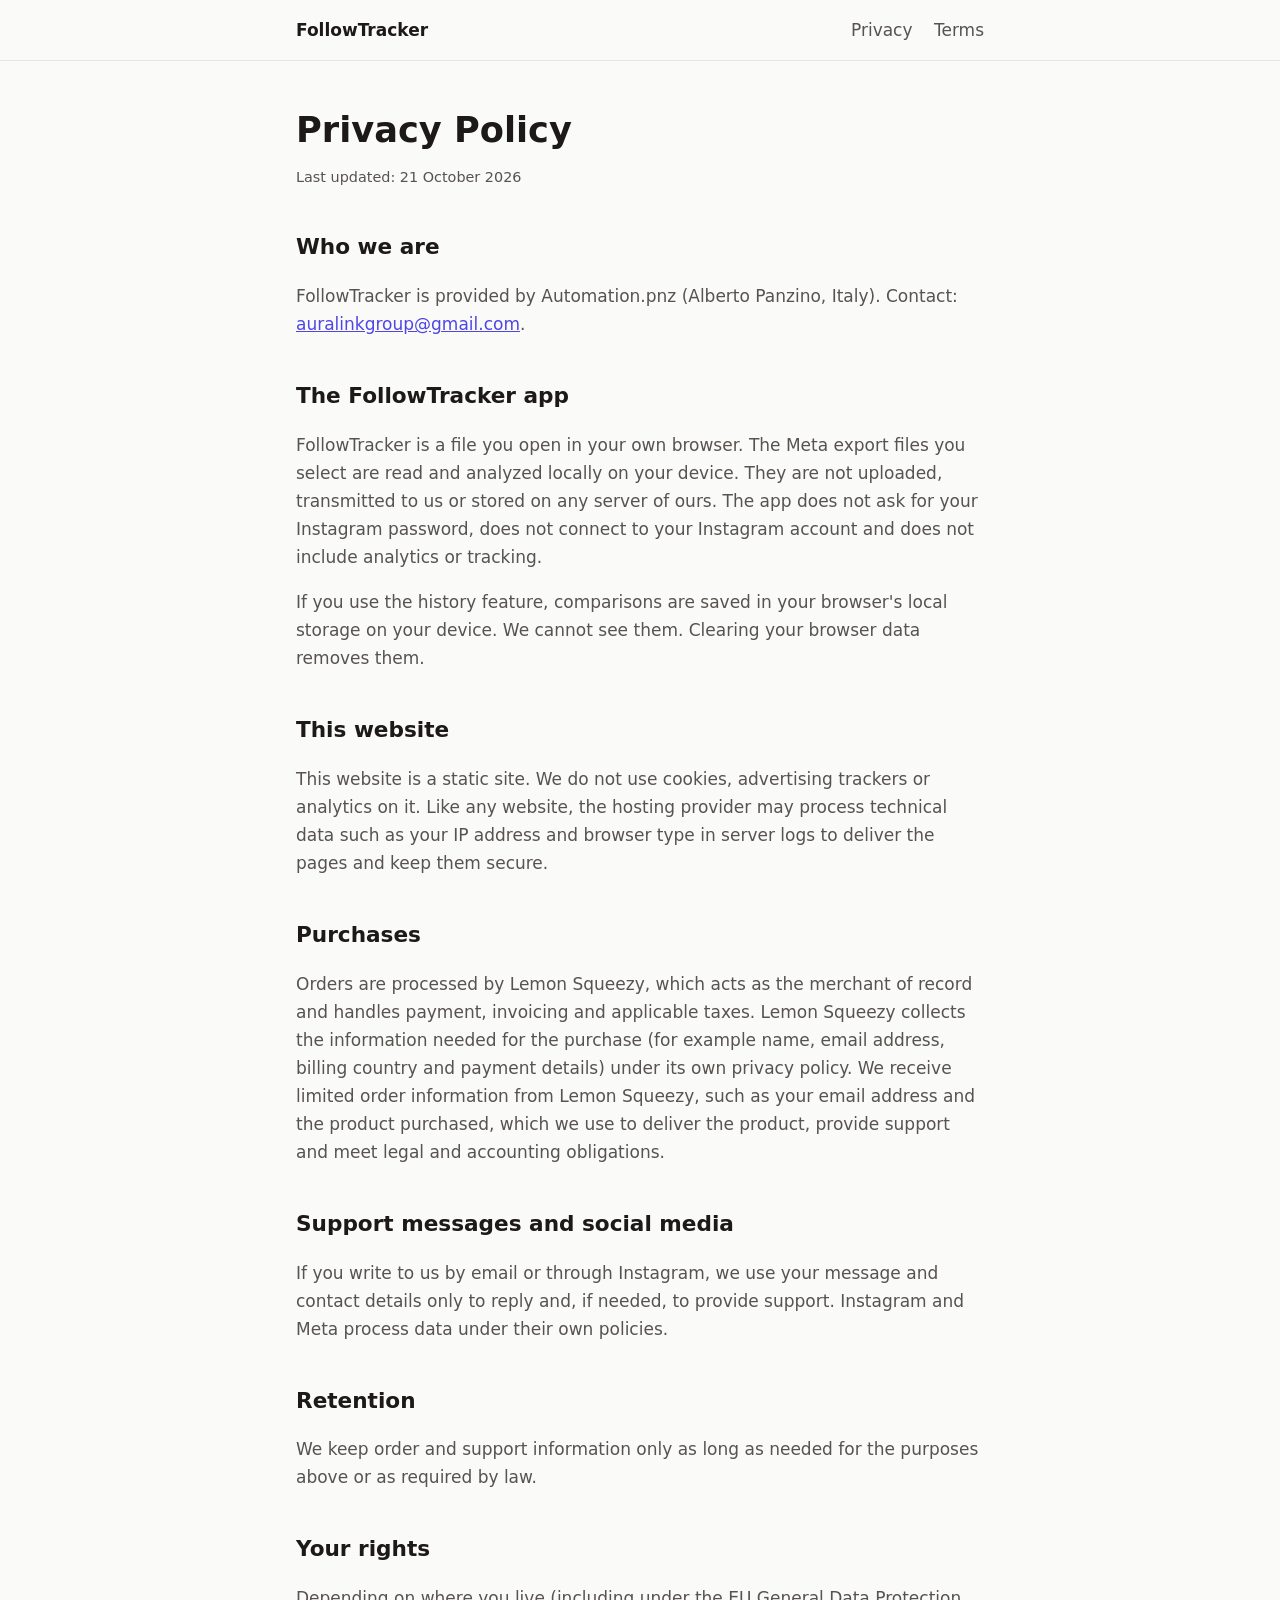
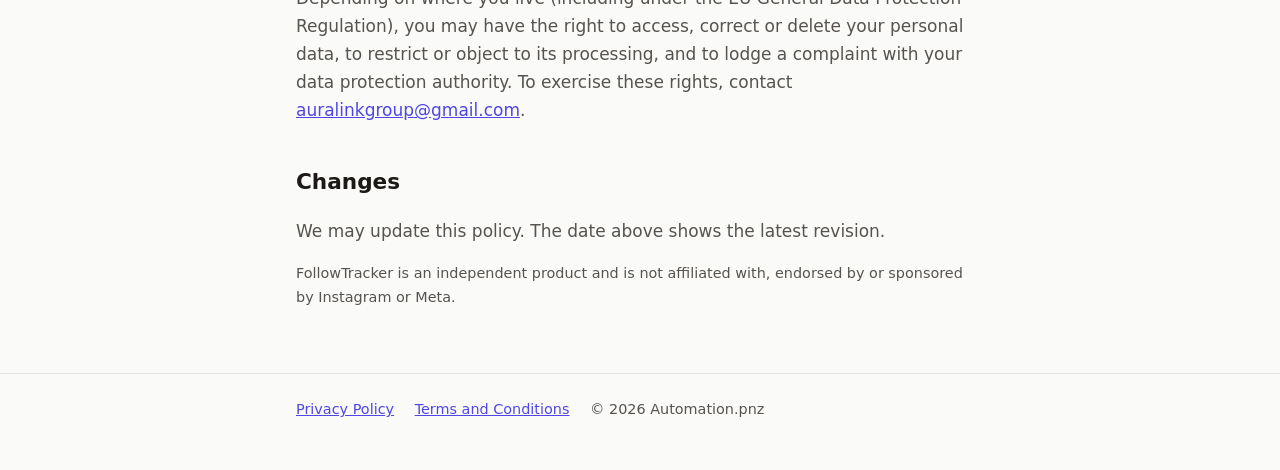
==== privacy.html @ b7a7d4e6 "Add files via upload" ====
<!doctype html>
<html lang="en">
<head>
<meta charset="utf-8">
<meta name="viewport" content="width=device-width, initial-scale=1">
<title>Privacy Policy - FollowTracker</title>
<meta name="description" content="Privacy Policy for FollowTracker by Automation.pnz.">
<link rel="stylesheet" href="style.css">
</head>
<body>
<header class="site">
  <div class="wrap">
    <a href="index.html">FollowTracker</a>
    <nav>
      <a href="privacy.html">Privacy</a>
      <a href="terms.html">Terms</a>
    </nav>
  </div>
</header>

<main class="wrap">
  <h1>Privacy Policy</h1>
  <p class="updated">Last updated: 21 October 2026</p>

  <h2>Who we are</h2>
  <p>FollowTracker is provided by Automation.pnz (Alberto Panzino, Italy). Contact: <a href="mailto:auralinkgroup@gmail.com">auralinkgroup@gmail.com</a>.</p>

  <h2>The FollowTracker app</h2>
  <p>FollowTracker is a file you open in your own browser. The Meta export files you select are read and analyzed locally on your device. They are not uploaded, transmitted to us or stored on any server of ours. The app does not ask for your Instagram password, does not connect to your Instagram account and does not include analytics or tracking.</p>
  <p>If you use the history feature, comparisons are saved in your browser's local storage on your device. We cannot see them. Clearing your browser data removes them.</p>

  <h2>This website</h2>
  <p>This website is a static site. We do not use cookies, advertising trackers or analytics on it. Like any website, the hosting provider may process technical data such as your IP address and browser type in server logs to deliver the pages and keep them secure.</p>

  <h2>Purchases</h2>
  <p>Orders are processed by Lemon Squeezy, which acts as the merchant of record and handles payment, invoicing and applicable taxes. Lemon Squeezy collects the information needed for the purchase (for example name, email address, billing country and payment details) under its own privacy policy. We receive limited order information from Lemon Squeezy, such as your email address and the product purchased, which we use to deliver the product, provide support and meet legal and accounting obligations.</p>

  <h2>Support messages and social media</h2>
  <p>If you write to us by email or through Instagram, we use your message and contact details only to reply and, if needed, to provide support. Instagram and Meta process data under their own policies.</p>

  <h2>Retention</h2>
  <p>We keep order and support information only as long as needed for the purposes above or as required by law.</p>

  <h2>Your rights</h2>
  <p>Depending on where you live (including under the EU General Data Protection Regulation), you may have the right to access, correct or delete your personal data, to restrict or object to its processing, and to lodge a complaint with your data protection authority. To exercise these rights, contact <a href="mailto:auralinkgroup@gmail.com">auralinkgroup@gmail.com</a>.</p>

  <h2>Changes</h2>
  <p>We may update this policy. The date above shows the latest revision.</p>

  <p class="note">FollowTracker is an independent product and is not affiliated with, endorsed by or sponsored by Instagram or Meta.</p>
</main>

<footer class="site">
  <div class="wrap">
    <a href="privacy.html">Privacy Policy</a>
    <a href="terms.html">Terms and Conditions</a>
    <span>&copy; 2026 Automation.pnz</span>
  </div>
</footer>
</body>
</html>
---- style.css ----
:root {
  --bg: #fafaf9;
  --fg: #1c1917;
  --muted: #57534e;
  --line: #e7e5e4;
  --accent: #4f46e5;
  --accent-fg: #ffffff;
  --card: #ffffff;
}
@media (prefers-color-scheme: dark) {
  :root {
    --bg: #0c0a09;
    --fg: #f5f5f4;
    --muted: #a8a29e;
    --line: #292524;
    --accent: #818cf8;
    --accent-fg: #0c0a09;
    --card: #1c1917;
  }
}
* { box-sizing: border-box; }
body {
  margin: 0;
  background: var(--bg);
  color: var(--fg);
  font: 17px/1.65 system-ui, -apple-system, "Segoe UI", Roboto, sans-serif;
}
.wrap { max-width: 720px; margin: 0 auto; padding: 0 16px; }
header.site { border-bottom: 1px solid var(--line); }
header.site .wrap { display: flex; justify-content: space-between; align-items: center; padding-top: 16px; padding-bottom: 16px; }
header.site a { color: var(--fg); text-decoration: none; font-weight: 600; }
header.site nav a { font-weight: 400; color: var(--muted); margin-left: 16px; }
h1 { font-size: 2.2rem; line-height: 1.2; margin: 48px 0 12px; }
h2 { font-size: 1.35rem; margin: 40px 0 8px; }
p, li { color: var(--muted); }
p.lead { font-size: 1.15rem; color: var(--fg); }
ul, ol { padding-left: 1.25rem; }
li { margin: 6px 0; }
a { color: var(--accent); }
.btn {
  display: inline-block;
  background: var(--accent);
  color: var(--accent-fg);
  padding: 12px 22px;
  border-radius: 8px;
  text-decoration: none;
  font-weight: 600;
  margin-top: 8px;
}
.card {
  background: var(--card);
  border: 1px solid var(--line);
  border-radius: 12px;
  padding: 20px 24px;
  margin: 20px 0;
}
.price { font-size: 2rem; font-weight: 700; color: var(--fg); margin: 0; }
.note { font-size: 0.9rem; }
footer.site { border-top: 1px solid var(--line); margin-top: 64px; padding: 24px 0 48px; font-size: 0.9rem; color: var(--muted); }
footer.site a { margin-right: 16px; }
.updated { font-size: 0.9rem; }
@media (max-width: 480px) {
  h1 { font-size: 1.8rem; }
  header.site nav a { margin-left: 12px; }
}
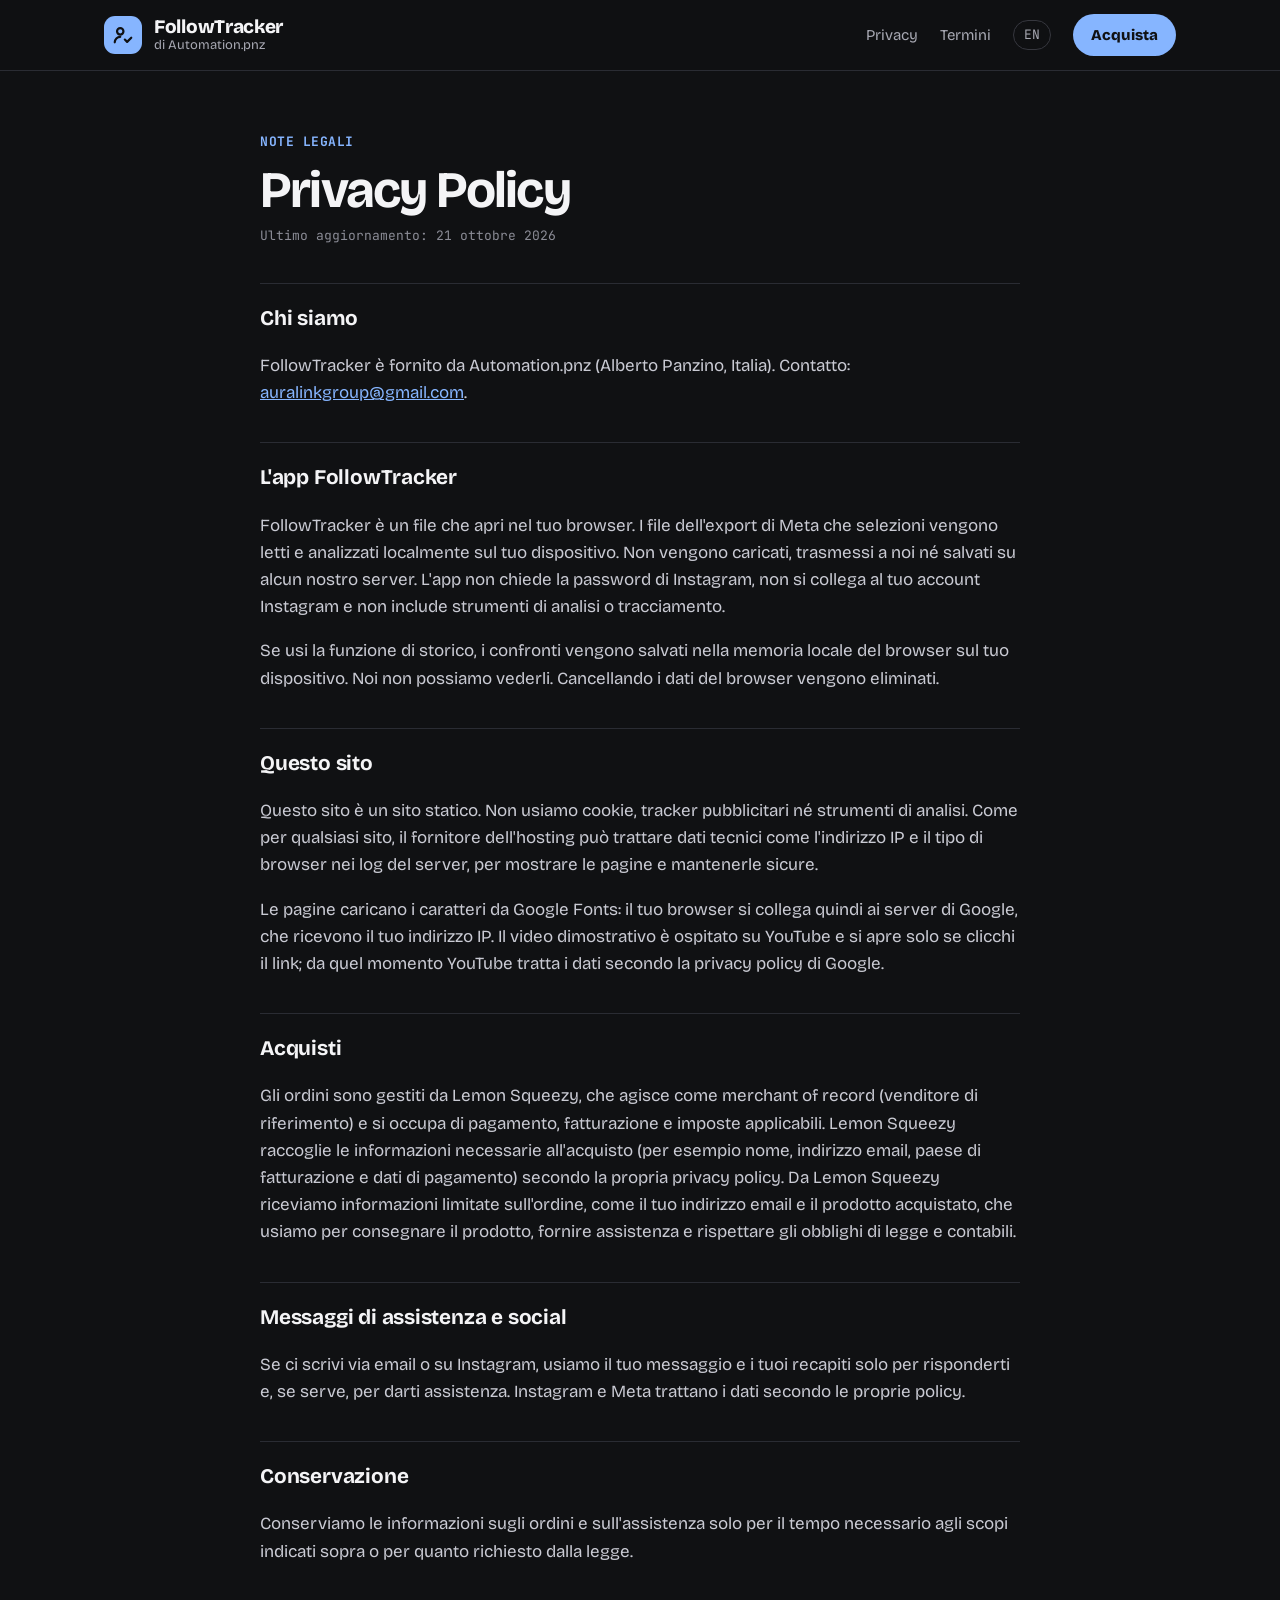
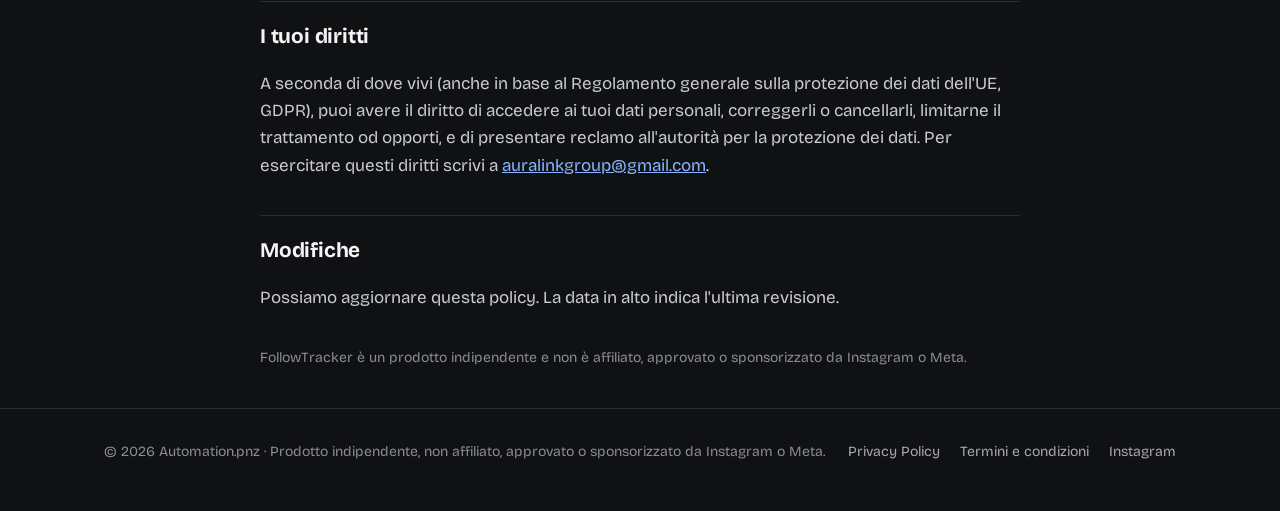
==== commit bb87dc98: "Sito in italiano" ====
--- a/privacy.html
+++ b/privacy.html
@@ -1,60 +1,74 @@
 <!doctype html>
-<html lang="en">
+<html lang="it">
 <head>
 <meta charset="utf-8">
 <meta name="viewport" content="width=device-width, initial-scale=1">
 <title>Privacy Policy - FollowTracker</title>
-<meta name="description" content="Privacy Policy for FollowTracker by Automation.pnz.">
+<meta name="description" content="Privacy Policy di FollowTracker di Automation.pnz.">
+<link rel="alternate" hreflang="en" href="en/privacy.html">
+<link rel="preconnect" href="https://fonts.googleapis.com">
+<link rel="preconnect" href="https://fonts.gstatic.com" crossorigin>
+<link rel="stylesheet" href="https://fonts.googleapis.com/css2?family=Bricolage+Grotesque:opsz,wght@12..96,400;12..96,600;12..96,800&family=JetBrains+Mono:wght@500;700&display=swap">
 <link rel="stylesheet" href="style.css">
 </head>
 <body>
 <header class="site">
   <div class="wrap">
-    <a href="index.html">FollowTracker</a>
+    <a class="brand" href="index.html">
+      <span class="logo"><svg aria-hidden="true" width="22" height="22" viewBox="0 0 24 24" fill="none" stroke="#101113" stroke-width="2.4" stroke-linecap="round" stroke-linejoin="round"><circle cx="9" cy="8" r="3.5"/><path d="M3 20c0-3.3 2.7-6 6-6"/><path d="M14 17l2.5 2.5L21 15"/></svg></span>
+      <span class="brand-name"><strong>FollowTracker</strong><span>di Automation.pnz</span></span>
+    </a>
     <nav>
       <a href="privacy.html">Privacy</a>
-      <a href="terms.html">Terms</a>
+      <a href="terms.html">Termini</a>
+      <a href="en/privacy.html" lang="en" class="lang">EN</a>
+      <a class="btn small" href="https://automationpnz.lemonsqueezy.com">Acquista</a>
     </nav>
   </div>
 </header>
 
-<main class="wrap">
+<main class="wrap narrow doc">
+  <span class="eyebrow">Note legali</span>
   <h1>Privacy Policy</h1>
-  <p class="updated">Last updated: 21 October 2026</p>
+  <p class="updated">Ultimo aggiornamento: 21 ottobre 2026</p>
 
-  <h2>Who we are</h2>
-  <p>FollowTracker is provided by Automation.pnz (Alberto Panzino, Italy). Contact: <a href="mailto:auralinkgroup@gmail.com">auralinkgroup@gmail.com</a>.</p>
+  <h2>Chi siamo</h2>
+  <p>FollowTracker è fornito da Automation.pnz (Alberto Panzino, Italia). Contatto: <a href="mailto:auralinkgroup@gmail.com">auralinkgroup@gmail.com</a>.</p>
 
-  <h2>The FollowTracker app</h2>
-  <p>FollowTracker is a file you open in your own browser. The Meta export files you select are read and analyzed locally on your device. They are not uploaded, transmitted to us or stored on any server of ours. The app does not ask for your Instagram password, does not connect to your Instagram account and does not include analytics or tracking.</p>
-  <p>If you use the history feature, comparisons are saved in your browser's local storage on your device. We cannot see them. Clearing your browser data removes them.</p>
+  <h2>L'app FollowTracker</h2>
+  <p>FollowTracker è un file che apri nel tuo browser. I file dell'export di Meta che selezioni vengono letti e analizzati localmente sul tuo dispositivo. Non vengono caricati, trasmessi a noi né salvati su alcun nostro server. L'app non chiede la password di Instagram, non si collega al tuo account Instagram e non include strumenti di analisi o tracciamento.</p>
+  <p>Se usi la funzione di storico, i confronti vengono salvati nella memoria locale del browser sul tuo dispositivo. Noi non possiamo vederli. Cancellando i dati del browser vengono eliminati.</p>
 
-  <h2>This website</h2>
-  <p>This website is a static site. We do not use cookies, advertising trackers or analytics on it. Like any website, the hosting provider may process technical data such as your IP address and browser type in server logs to deliver the pages and keep them secure.</p>
+  <h2>Questo sito</h2>
+  <p>Questo sito è un sito statico. Non usiamo cookie, tracker pubblicitari né strumenti di analisi. Come per qualsiasi sito, il fornitore dell'hosting può trattare dati tecnici come l'indirizzo IP e il tipo di browser nei log del server, per mostrare le pagine e mantenerle sicure.</p>
+  <p>Le pagine caricano i caratteri da Google Fonts: il tuo browser si collega quindi ai server di Google, che ricevono il tuo indirizzo IP. Il video dimostrativo è ospitato su YouTube e si apre solo se clicchi il link; da quel momento YouTube tratta i dati secondo la privacy policy di Google.</p>
 
-  <h2>Purchases</h2>
-  <p>Orders are processed by Lemon Squeezy, which acts as the merchant of record and handles payment, invoicing and applicable taxes. Lemon Squeezy collects the information needed for the purchase (for example name, email address, billing country and payment details) under its own privacy policy. We receive limited order information from Lemon Squeezy, such as your email address and the product purchased, which we use to deliver the product, provide support and meet legal and accounting obligations.</p>
+  <h2>Acquisti</h2>
+  <p>Gli ordini sono gestiti da Lemon Squeezy, che agisce come merchant of record (venditore di riferimento) e si occupa di pagamento, fatturazione e imposte applicabili. Lemon Squeezy raccoglie le informazioni necessarie all'acquisto (per esempio nome, indirizzo email, paese di fatturazione e dati di pagamento) secondo la propria privacy policy. Da Lemon Squeezy riceviamo informazioni limitate sull'ordine, come il tuo indirizzo email e il prodotto acquistato, che usiamo per consegnare il prodotto, fornire assistenza e rispettare gli obblighi di legge e contabili.</p>
 
-  <h2>Support messages and social media</h2>
-  <p>If you write to us by email or through Instagram, we use your message and contact details only to reply and, if needed, to provide support. Instagram and Meta process data under their own policies.</p>
+  <h2>Messaggi di assistenza e social</h2>
+  <p>Se ci scrivi via email o su Instagram, usiamo il tuo messaggio e i tuoi recapiti solo per risponderti e, se serve, per darti assistenza. Instagram e Meta trattano i dati secondo le proprie policy.</p>
 
-  <h2>Retention</h2>
-  <p>We keep order and support information only as long as needed for the purposes above or as required by law.</p>
+  <h2>Conservazione</h2>
+  <p>Conserviamo le informazioni sugli ordini e sull'assistenza solo per il tempo necessario agli scopi indicati sopra o per quanto richiesto dalla legge.</p>
 
-  <h2>Your rights</h2>
-  <p>Depending on where you live (including under the EU General Data Protection Regulation), you may have the right to access, correct or delete your personal data, to restrict or object to its processing, and to lodge a complaint with your data protection authority. To exercise these rights, contact <a href="mailto:auralinkgroup@gmail.com">auralinkgroup@gmail.com</a>.</p>
+  <h2>I tuoi diritti</h2>
+  <p>A seconda di dove vivi (anche in base al Regolamento generale sulla protezione dei dati dell'UE, GDPR), puoi avere il diritto di accedere ai tuoi dati personali, correggerli o cancellarli, limitarne il trattamento od opporti, e di presentare reclamo all'autorità per la protezione dei dati. Per esercitare questi diritti scrivi a <a href="mailto:auralinkgroup@gmail.com">auralinkgroup@gmail.com</a>.</p>
 
-  <h2>Changes</h2>
-  <p>We may update this policy. The date above shows the latest revision.</p>
+  <h2>Modifiche</h2>
+  <p>Possiamo aggiornare questa policy. La data in alto indica l'ultima revisione.</p>
 
-  <p class="note">FollowTracker is an independent product and is not affiliated with, endorsed by or sponsored by Instagram or Meta.</p>
+  <p class="note">FollowTracker è un prodotto indipendente e non è affiliato, approvato o sponsorizzato da Instagram o Meta.</p>
 </main>
 
 <footer class="site">
   <div class="wrap">
-    <a href="privacy.html">Privacy Policy</a>
-    <a href="terms.html">Terms and Conditions</a>
-    <span>&copy; 2026 Automation.pnz</span>
+    <span>&copy; 2026 Automation.pnz · Prodotto indipendente, non affiliato, approvato o sponsorizzato da Instagram o Meta.</span>
+    <nav>
+      <a href="privacy.html">Privacy Policy</a>
+      <a href="terms.html">Termini e condizioni</a>
+      <a href="https://www.instagram.com/automation.pnz/">Instagram</a>
+    </nav>
   </div>
 </footer>
 </body>
--- a/style.css
+++ b/style.css
@@ -1,65 +1,303 @@
 :root {
-  --bg: #fafaf9;
-  --fg: #1c1917;
-  --muted: #57534e;
-  --line: #e7e5e4;
-  --accent: #4f46e5;
-  --accent-fg: #ffffff;
-  --card: #ffffff;
-}
-@media (prefers-color-scheme: dark) {
-  :root {
-    --bg: #0c0a09;
-    --fg: #f5f5f4;
-    --muted: #a8a29e;
-    --line: #292524;
-    --accent: #818cf8;
-    --accent-fg: #0c0a09;
-    --card: #1c1917;
-  }
+  --bg: #101113;
+  --surface: #1b1c20;
+  --surface-2: #16171a;
+  --line: #36373e;
+  --line-soft: #2a2c33;
+  --fg: #f4f4f6;
+  --fg-2: #c9cad3;
+  --muted: #a7a8b2;
+  --faint: #8b8c96;
+  --blue: #86b5ff;
+  --coral: #ff8996;
+  --green: #70d6a1;
+  --amber: #edbd76;
+  --sans: "Bricolage Grotesque", "Segoe UI", system-ui, sans-serif;
+  --mono: "JetBrains Mono", ui-monospace, Consolas, monospace;
 }
 * { box-sizing: border-box; }
+html { scroll-behavior: smooth; }
 body {
   margin: 0;
   background: var(--bg);
   color: var(--fg);
-  font: 17px/1.65 system-ui, -apple-system, "Segoe UI", Roboto, sans-serif;
-}
-.wrap { max-width: 720px; margin: 0 auto; padding: 0 16px; }
-header.site { border-bottom: 1px solid var(--line); }
-header.site .wrap { display: flex; justify-content: space-between; align-items: center; padding-top: 16px; padding-bottom: 16px; }
-header.site a { color: var(--fg); text-decoration: none; font-weight: 600; }
-header.site nav a { font-weight: 400; color: var(--muted); margin-left: 16px; }
-h1 { font-size: 2.2rem; line-height: 1.2; margin: 48px 0 12px; }
-h2 { font-size: 1.35rem; margin: 40px 0 8px; }
-p, li { color: var(--muted); }
-p.lead { font-size: 1.15rem; color: var(--fg); }
-ul, ol { padding-left: 1.25rem; }
-li { margin: 6px 0; }
-a { color: var(--accent); }
+  font: 17px/1.6 var(--sans);
+  overflow-x: hidden;
+}
+a { color: var(--blue); }
+a:hover { color: #b9d3ff; }
+code, .mono { font-family: var(--mono); font-size: 0.88em; }
+.wrap { max-width: 1120px; margin: 0 auto; padding: 0 24px; }
+.narrow { max-width: 760px; }
+
+/* Header */
+header.site { position: sticky; top: 0; z-index: 10; background: rgba(16, 17, 19, 0.85); backdrop-filter: blur(10px); border-bottom: 1px solid var(--line-soft); }
+header.site .wrap { display: flex; justify-content: space-between; align-items: center; gap: 16px; padding-top: 14px; padding-bottom: 14px; }
+.brand { display: flex; align-items: center; gap: 12px; color: var(--fg); text-decoration: none; }
+.brand:hover { color: var(--fg); }
+.logo { width: 38px; height: 38px; border-radius: 11px; background: var(--blue); display: grid; place-items: center; flex-shrink: 0; }
+.brand-name { display: flex; flex-direction: column; line-height: 1.1; }
+.brand-name strong { font-size: 19px; font-weight: 800; letter-spacing: -0.3px; }
+.brand-name span { font-size: 13px; color: var(--muted); }
+header.site nav { display: flex; align-items: center; gap: 22px; }
+header.site nav a { color: var(--muted); text-decoration: none; font-size: 15px; }
+header.site nav a:hover { color: var(--fg); }
+header.site nav a.btn { color: var(--bg); }
+
+/* Buttons and pills */
 .btn {
-  display: inline-block;
-  background: var(--accent);
-  color: var(--accent-fg);
-  padding: 12px 22px;
-  border-radius: 8px;
-  text-decoration: none;
-  font-weight: 600;
-  margin-top: 8px;
-}
-.card {
-  background: var(--card);
-  border: 1px solid var(--line);
-  border-radius: 12px;
-  padding: 20px 24px;
-  margin: 20px 0;
-}
-.price { font-size: 2rem; font-weight: 700; color: var(--fg); margin: 0; }
-.note { font-size: 0.9rem; }
-footer.site { border-top: 1px solid var(--line); margin-top: 64px; padding: 24px 0 48px; font-size: 0.9rem; color: var(--muted); }
-footer.site a { margin-right: 16px; }
-.updated { font-size: 0.9rem; }
-@media (max-width: 480px) {
-  h1 { font-size: 1.8rem; }
-  header.site nav a { margin-left: 12px; }
-}
+  display: inline-flex; align-items: center; gap: 10px;
+  background: var(--blue); color: var(--bg);
+  padding: 14px 26px; border-radius: 999px;
+  font-weight: 800; text-decoration: none; font-size: 17px;
+  transition: transform 0.15s ease, background 0.15s ease;
+}
+.btn:hover { color: var(--bg); background: #a3c7ff; transform: translateY(-1px); }
+.btn.small { padding: 9px 18px; font-size: 15px; }
+.btn.ghost { background: transparent; color: var(--fg); border: 1px solid var(--line); }
+.btn.ghost:hover { border-color: var(--muted); background: transparent; }
+.pill { font-family: var(--mono); font-size: 13px; color: var(--fg-2); border: 1px solid var(--line); border-radius: 999px; padding: 7px 14px; white-space: nowrap; }
+.eyebrow { font-family: var(--mono); font-size: 13px; font-weight: 700; color: var(--blue); letter-spacing: 0.04em; text-transform: uppercase; }
+
+/* Decorative rings */
+.rings { position: absolute; border-radius: 50%; border: 1px solid var(--line-soft); pointer-events: none; }
+
+/* Hero */
+.hero { position: relative; overflow: hidden; padding: 72px 0 88px; }
+.hero .wrap { display: grid; grid-template-columns: minmax(0, 1.05fr) minmax(0, 1fr); gap: 56px; align-items: center; position: relative; }
+.hero h1 { font-size: clamp(2.6rem, 6vw, 4.6rem); line-height: 0.98; letter-spacing: -0.04em; font-weight: 800; margin: 18px 0 20px; }
+.hero h1 em { font-style: normal; color: var(--coral); }
+.hero .lead { font-size: 1.2rem; color: var(--fg-2); margin: 0 0 28px; max-width: 34em; }
+.hero .actions { display: flex; flex-wrap: wrap; gap: 12px; align-items: center; }
+.hero .pills { display: flex; flex-wrap: wrap; gap: 8px; margin-top: 28px; }
+.hero .note { font-size: 14px; color: var(--faint); margin-top: 14px; }
+
+/* App mockup */
+.mock { background: var(--surface); border: 1px solid var(--line); border-radius: 20px; overflow: hidden; box-shadow: 0 30px 80px rgba(0, 0, 0, 0.45); }
+.mock-bar { display: flex; align-items: center; gap: 8px; padding: 13px 16px; background: var(--surface-2); border-bottom: 1px solid var(--line); }
+.mock-bar i { width: 11px; height: 11px; border-radius: 50%; background: var(--line); }
+.mock-bar span { margin-left: 10px; font-family: var(--mono); font-size: 12px; color: var(--faint); }
+.mock-body { padding: 22px; display: flex; flex-direction: column; gap: 18px; }
+.mock-head { display: flex; justify-content: space-between; align-items: center; gap: 10px; flex-wrap: wrap; }
+.mock-head strong { font-size: 20px; }
+.badge-local { display: inline-flex; align-items: center; gap: 6px; font-size: 12px; color: var(--green); border: 1px solid #2f5a45; border-radius: 999px; padding: 5px 11px; }
+.stats { display: grid; grid-template-columns: repeat(2, minmax(0, 1fr)); gap: 10px; }
+.stat { background: var(--bg); border: 1px solid var(--line); border-radius: 13px; padding: 14px 16px; }
+.stat b { display: block; font-size: 30px; font-weight: 800; line-height: 1.1; }
+.stat span { font-size: 13px; color: var(--muted); }
+.bars { display: flex; flex-direction: column; gap: 8px; font-size: 13px; color: var(--muted); }
+.bars .row { display: flex; justify-content: space-between; }
+.bar { height: 8px; border-radius: 999px; background: var(--line-soft); }
+.bar > div { height: 8px; border-radius: 999px; }
+.mock-foot { font-family: var(--mono); font-size: 11px; color: var(--faint); }
+
+/* Sections */
+section { padding: 80px 0; position: relative; }
+section.alt { background: var(--surface-2); border-top: 1px solid var(--line-soft); border-bottom: 1px solid var(--line-soft); }
+section h2 { font-size: clamp(2rem, 4vw, 2.9rem); line-height: 1.02; letter-spacing: -0.035em; font-weight: 800; margin: 12px 0 14px; }
+section .sub { color: var(--fg-2); font-size: 1.1rem; max-width: 40em; margin: 0 0 40px; }
+
+/* Steps */
+.steps { display: grid; grid-template-columns: repeat(3, minmax(0, 1fr)); gap: 16px; }
+.step { background: var(--surface); border: 1px solid var(--line); border-radius: 18px; padding: 24px; display: flex; flex-direction: column; gap: 12px; }
+.step h3 { font-size: 1.3rem; line-height: 1.2; margin: 0; }
+.step p { color: var(--muted); margin: 0; font-size: 15px; }
+.chips { display: flex; gap: 8px; flex-wrap: wrap; }
+.chip { font-family: var(--mono); font-size: 13px; font-weight: 700; color: var(--bg); border-radius: 7px; padding: 4px 9px; }
+.legend { display: flex; flex-direction: column; gap: 6px; font-size: 15px; }
+.legend span { display: flex; align-items: center; gap: 9px; }
+.dot { width: 9px; height: 9px; border-radius: 50%; flex-shrink: 0; }
+
+/* Features */
+.features { display: grid; grid-template-columns: repeat(2, minmax(0, 1fr)); gap: 28px 40px; }
+.feature { border-top: 2px solid var(--blue); padding-top: 18px; display: flex; gap: 16px; }
+.feature svg { flex-shrink: 0; }
+.feature h3 { margin: 0 0 4px; font-size: 1.25rem; }
+.feature p { margin: 0; color: var(--muted); font-size: 15.5px; }
+
+/* Video */
+.video-card { display: grid; grid-template-columns: auto minmax(0, 1fr) auto; align-items: center; gap: 22px; background: var(--surface); border: 1px solid var(--line); border-radius: 20px; padding: 22px 26px; text-decoration: none; color: var(--fg); transition: border-color 0.15s ease; }
+.video-card:hover { color: var(--fg); border-color: var(--blue); }
+.play { width: 64px; height: 64px; border-radius: 50%; background: var(--coral); display: grid; place-items: center; }
+.video-card h3 { margin: 0 0 2px; font-size: 1.25rem; }
+.video-card p { margin: 0; color: var(--muted); font-size: 15px; }
+
+/* Pricing */
+.price-wrap { display: grid; grid-template-columns: minmax(0, 1fr) minmax(0, 1fr); gap: 40px; align-items: center; }
+.price-card { background: var(--surface); border: 1px solid var(--line); border-radius: 22px; padding: 32px; position: relative; overflow: hidden; }
+.price-card .amount { font-size: 4rem; font-weight: 800; letter-spacing: -0.04em; line-height: 1; margin: 10px 0 4px; }
+.price-card .amount small { font-size: 1.4rem; color: var(--muted); font-weight: 600; letter-spacing: 0; }
+.price-card .terms { color: var(--muted); font-size: 15px; margin: 0 0 22px; }
+.checks { list-style: none; padding: 0; margin: 0 0 26px; display: flex; flex-direction: column; gap: 10px; }
+.checks li { display: flex; gap: 10px; align-items: flex-start; color: var(--fg-2); }
+.checks svg { flex-shrink: 0; margin-top: 4px; }
+.limits { list-style: none; padding: 0; margin: 0; display: flex; flex-direction: column; gap: 12px; }
+.limits li { color: var(--muted); padding-left: 18px; position: relative; font-size: 15.5px; }
+.limits li::before { content: ""; position: absolute; left: 0; top: 0.65em; width: 7px; height: 7px; border-radius: 50%; background: var(--amber); }
+
+/* FAQ */
+.faq { display: flex; flex-direction: column; gap: 10px; }
+.faq details { background: var(--surface); border: 1px solid var(--line); border-radius: 14px; padding: 4px 20px; }
+.faq summary { cursor: pointer; font-weight: 700; padding: 14px 0; list-style: none; display: flex; justify-content: space-between; gap: 12px; }
+.faq summary::-webkit-details-marker { display: none; }
+.faq summary::after { content: "+"; font-family: var(--mono); color: var(--blue); }
+.faq details[open] summary::after { content: "−"; }
+.faq details p { color: var(--muted); margin: 0 0 16px; }
+
+/* CTA band */
+.cta { text-align: center; overflow: hidden; }
+.cta h2 { margin-left: auto; margin-right: auto; max-width: 16em; }
+.cta h2 em { font-style: normal; color: var(--coral); }
+.cta .sub { margin-left: auto; margin-right: auto; }
+
+/* Legal pages */
+.doc { padding: 56px 0 24px; }
+.doc h1 { font-size: clamp(2.2rem, 5vw, 3.2rem); letter-spacing: -0.035em; line-height: 1.05; margin: 10px 0 8px; }
+.doc .updated { font-family: var(--mono); font-size: 13px; color: var(--faint); margin: 0 0 32px; }
+.doc h2 { font-size: 1.3rem; letter-spacing: -0.01em; margin: 36px 0 8px; padding-top: 18px; border-top: 1px solid var(--line-soft); }
+.doc p, .doc li { color: var(--fg-2); }
+.doc .note { color: var(--faint); font-size: 14px; margin-top: 36px; }
+
+/* Footer */
+footer.site { border-top: 1px solid var(--line-soft); padding: 32px 0 48px; font-size: 14px; color: var(--faint); }
+footer.site .wrap { display: flex; flex-wrap: wrap; justify-content: space-between; gap: 18px; align-items: center; }
+footer.site nav { display: flex; flex-wrap: wrap; gap: 20px; }
+footer.site a { color: var(--muted); text-decoration: none; }
+footer.site a:hover { color: var(--fg); }
+
+/* Responsive */
+@media (max-width: 900px) {
+  .hero .wrap, .price-wrap { grid-template-columns: minmax(0, 1fr); }
+  .hero { padding: 48px 0 64px; }
+  .steps { grid-template-columns: minmax(0, 1fr); }
+  .features { grid-template-columns: minmax(0, 1fr); }
+}
+@media (max-width: 600px) {
+  .wrap { padding: 0 16px; }
+  section { padding: 60px 0; }
+  header.site nav a:not(.btn):not(.lang) { display: none; }
+  .brand-name span { display: none; }
+  .video-card { grid-template-columns: auto minmax(0, 1fr); }
+  .video-card .pill { display: none; }
+  .price-card { padding: 24px; }
+  .price-card .amount { font-size: 3.2rem; }
+}
+
+/* ---------- Animations and marketing blocks ---------- */
+header.site nav a.lang { font-family: var(--mono); font-size: 13px; border: 1px solid var(--line); border-radius: 999px; padding: 4px 10px; }
+
+/* Scroll reveal (only when JS is running) */
+.js .reveal { opacity: 0; transform: translateY(26px); transition: opacity 0.7s ease, transform 0.7s cubic-bezier(0.2, 0.7, 0.2, 1); }
+.js .reveal.in { opacity: 1; transform: none; }
+.js .reveal.d1 { transition-delay: 0.08s; }
+.js .reveal.d2 { transition-delay: 0.16s; }
+.js .reveal.d3 { transition-delay: 0.24s; }
+
+/* Ripple rings */
+.ripple { position: absolute; border-radius: 50%; border: 1px solid var(--blue); opacity: 0; pointer-events: none; animation: ripple 6s ease-out infinite; }
+.ripple.r2 { animation-delay: 2s; }
+.ripple.r3 { animation-delay: 4s; }
+@keyframes ripple {
+  0% { transform: scale(0.3); opacity: 0.35; }
+  100% { transform: scale(1.4); opacity: 0; }
+}
+
+/* Headline highlight */
+.hl { position: relative; white-space: nowrap; color: var(--coral); }
+.hl::after { content: ""; position: absolute; left: 0; right: 0; bottom: 0.04em; height: 0.12em; border-radius: 999px; background: var(--coral); opacity: 0.35; transform: scaleX(0); transform-origin: left; animation: swipe 0.9s 0.5s cubic-bezier(0.2, 0.7, 0.2, 1) forwards; }
+@keyframes swipe { to { transform: scaleX(1); } }
+
+/* Hero entrance */
+.hero-copy > * { animation: rise 0.8s cubic-bezier(0.2, 0.7, 0.2, 1) both; }
+.hero-copy > *:nth-child(2) { animation-delay: 0.08s; }
+.hero-copy > *:nth-child(3) { animation-delay: 0.16s; }
+.hero-copy > *:nth-child(4) { animation-delay: 0.24s; }
+.hero-copy > *:nth-child(5) { animation-delay: 0.32s; }
+@keyframes rise { from { opacity: 0; transform: translateY(20px); } to { opacity: 1; transform: none; } }
+
+/* Mockup stage with floating notification */
+.stage { position: relative; animation: rise 0.9s 0.2s cubic-bezier(0.2, 0.7, 0.2, 1) both; }
+.mock { animation: float 7s ease-in-out infinite; }
+@keyframes float { 0%, 100% { transform: translateY(0); } 50% { transform: translateY(-10px); } }
+.toast {
+  position: absolute; left: -34px; top: -30px; z-index: 2;
+  display: flex; align-items: center; gap: 12px;
+  background: var(--fg); color: var(--bg);
+  border-radius: 18px; padding: 12px 16px 12px 12px;
+  box-shadow: 0 18px 40px rgba(0, 0, 0, 0.5);
+  transform: rotate(-4deg);
+  opacity: 0;
+}
+.toast.show { animation: toast-in 0.6s cubic-bezier(0.3, 1.4, 0.5, 1) forwards, wobble 4s 0.6s ease-in-out infinite; }
+.toast.hide { animation: toast-out 0.35s ease-in forwards; }
+@keyframes toast-in { from { opacity: 0; transform: translateY(-16px) rotate(-12deg) scale(0.85); } to { opacity: 1; transform: rotate(-4deg); } }
+@keyframes toast-out { from { opacity: 1; transform: rotate(-4deg); } to { opacity: 0; transform: translateY(-12px) rotate(-8deg) scale(0.9); } }
+@keyframes wobble { 0%, 100% { transform: rotate(-4deg); } 50% { transform: rotate(-2deg) translateY(-3px); } }
+.toast .avatar { width: 36px; height: 36px; border-radius: 50%; background: linear-gradient(135deg, #c9cad3, #8b8c96); flex-shrink: 0; }
+.toast b { display: block; font-size: 15px; line-height: 1.2; }
+.toast small { font-family: var(--mono); font-size: 11px; color: #d94c5c; }
+.toast .minus { font-weight: 800; font-size: 22px; color: #d94c5c; margin-left: 4px; }
+
+/* Stat pop when a number changes */
+.stat b { transition: transform 0.25s ease; }
+.stat b.pop { animation: pop 0.5s ease; }
+@keyframes pop { 0% { transform: scale(1); } 40% { transform: scale(1.18); } 100% { transform: scale(1); } }
+.bar > div { transition: width 1.4s cubic-bezier(0.2, 0.7, 0.2, 1); }
+
+/* Ticker */
+.ticker { border-top: 1px solid var(--line-soft); border-bottom: 1px solid var(--line-soft); overflow: hidden; padding: 16px 0; background: var(--surface-2); }
+.ticker-track { display: flex; width: max-content; animation: marquee 32s linear infinite; }
+.ticker:hover .ticker-track { animation-play-state: paused; }
+.ticker-track span { font-family: var(--mono); font-size: 14px; color: var(--fg-2); padding: 0 22px; white-space: nowrap; display: inline-flex; align-items: center; gap: 22px; }
+.ticker-track span::after { content: "✦"; color: var(--blue); }
+@keyframes marquee { to { transform: translateX(-50%); } }
+
+/* Problem block with follower counter */
+.problem { display: grid; grid-template-columns: minmax(0, 1fr) minmax(0, 1fr); gap: 48px; align-items: center; }
+.counter-card { background: var(--coral); color: var(--bg); border-radius: 26px; padding: 34px; position: relative; overflow: hidden; }
+.counter-card .label { font-family: var(--mono); font-size: 13px; font-weight: 700; text-transform: uppercase; letter-spacing: 0.04em; }
+.counter-card .count { font-size: clamp(3.6rem, 9vw, 6rem); font-weight: 800; letter-spacing: -0.05em; line-height: 1; margin: 8px 0 6px; font-variant-numeric: tabular-nums; }
+.counter-card .count.tick { animation: tick 0.5s ease; }
+@keyframes tick { 0% { transform: translateY(0); } 30% { transform: translateY(6px); opacity: 0.5; } 100% { transform: none; opacity: 1; } }
+.counter-card .delta { display: inline-block; font-family: var(--mono); font-weight: 700; font-size: 14px; background: var(--bg); color: var(--coral); border-radius: 999px; padding: 6px 12px; }
+.counter-card .question { font-size: 1.5rem; font-weight: 800; margin: 18px 0 0; letter-spacing: -0.02em; }
+.counter-card .big-minus { position: absolute; right: 28px; top: 50%; transform: translateY(-50%) rotate(-6deg); font-size: clamp(6rem, 14vw, 10rem); font-weight: 800; letter-spacing: -0.06em; opacity: 0.14; line-height: 1; pointer-events: none; }
+.counter-card .demo { font-family: var(--mono); font-size: 11px; opacity: 0.7; margin-top: 10px; }
+
+/* Comparison */
+.compare { display: grid; grid-template-columns: minmax(0, 1fr) minmax(0, 1fr); gap: 16px; }
+.compare-col { border-radius: 20px; padding: 26px; border: 1px solid var(--line); background: var(--surface); }
+.compare-col.good { border-color: var(--blue); box-shadow: 0 0 0 1px var(--blue) inset, 0 20px 60px rgba(134, 181, 255, 0.08); }
+.compare-col h3 { margin: 0 0 16px; font-size: 1.25rem; }
+.compare-col ul { list-style: none; margin: 0; padding: 0; display: flex; flex-direction: column; gap: 12px; }
+.compare-col li { display: flex; gap: 10px; color: var(--fg-2); }
+.compare-col li svg { flex-shrink: 0; margin-top: 4px; }
+.compare-col.bad li { color: var(--muted); }
+
+/* CTA button shine and halo */
+.btn.shine { position: relative; overflow: hidden; }
+.btn.shine::before { content: ""; position: absolute; top: 0; left: -60%; width: 40%; height: 100%; background: linear-gradient(100deg, transparent, rgba(255, 255, 255, 0.55), transparent); transform: skewX(-20deg); animation: shine 4.5s 1.5s ease-in-out infinite; }
+@keyframes shine { 0% { left: -60%; } 22%, 100% { left: 130%; } }
+.halo { box-shadow: 0 0 0 0 rgba(134, 181, 255, 0.55); animation: halo 2.6s ease-out infinite; }
+@keyframes halo { 0% { box-shadow: 0 0 0 0 rgba(134, 181, 255, 0.5); } 70%, 100% { box-shadow: 0 0 0 16px rgba(134, 181, 255, 0); } }
+
+/* Feature icon nudge */
+.feature svg { transition: transform 0.3s cubic-bezier(0.3, 1.5, 0.5, 1); }
+.feature:hover svg { transform: rotate(-8deg) scale(1.12); }
+.step { transition: transform 0.25s ease, border-color 0.25s ease; }
+.step:hover { transform: translateY(-4px); border-color: var(--blue); }
+.play { animation: halo-coral 2.4s ease-out infinite; }
+@keyframes halo-coral { 0% { box-shadow: 0 0 0 0 rgba(255, 137, 150, 0.55); } 70%, 100% { box-shadow: 0 0 0 14px rgba(255, 137, 150, 0); } }
+
+@media (max-width: 900px) {
+  .problem, .compare { grid-template-columns: minmax(0, 1fr); }
+  .toast { left: 8px; top: -26px; }
+  .stage { margin-top: 24px; }
+}
+
+@media (prefers-reduced-motion: reduce) {
+  *, *::before, *::after { animation-duration: 0.01ms !important; animation-iteration-count: 1 !important; transition-duration: 0.01ms !important; }
+  .ticker-track { animation: none; }
+  .toast { opacity: 1; }
+  .js .reveal { opacity: 1; transform: none; }
+}
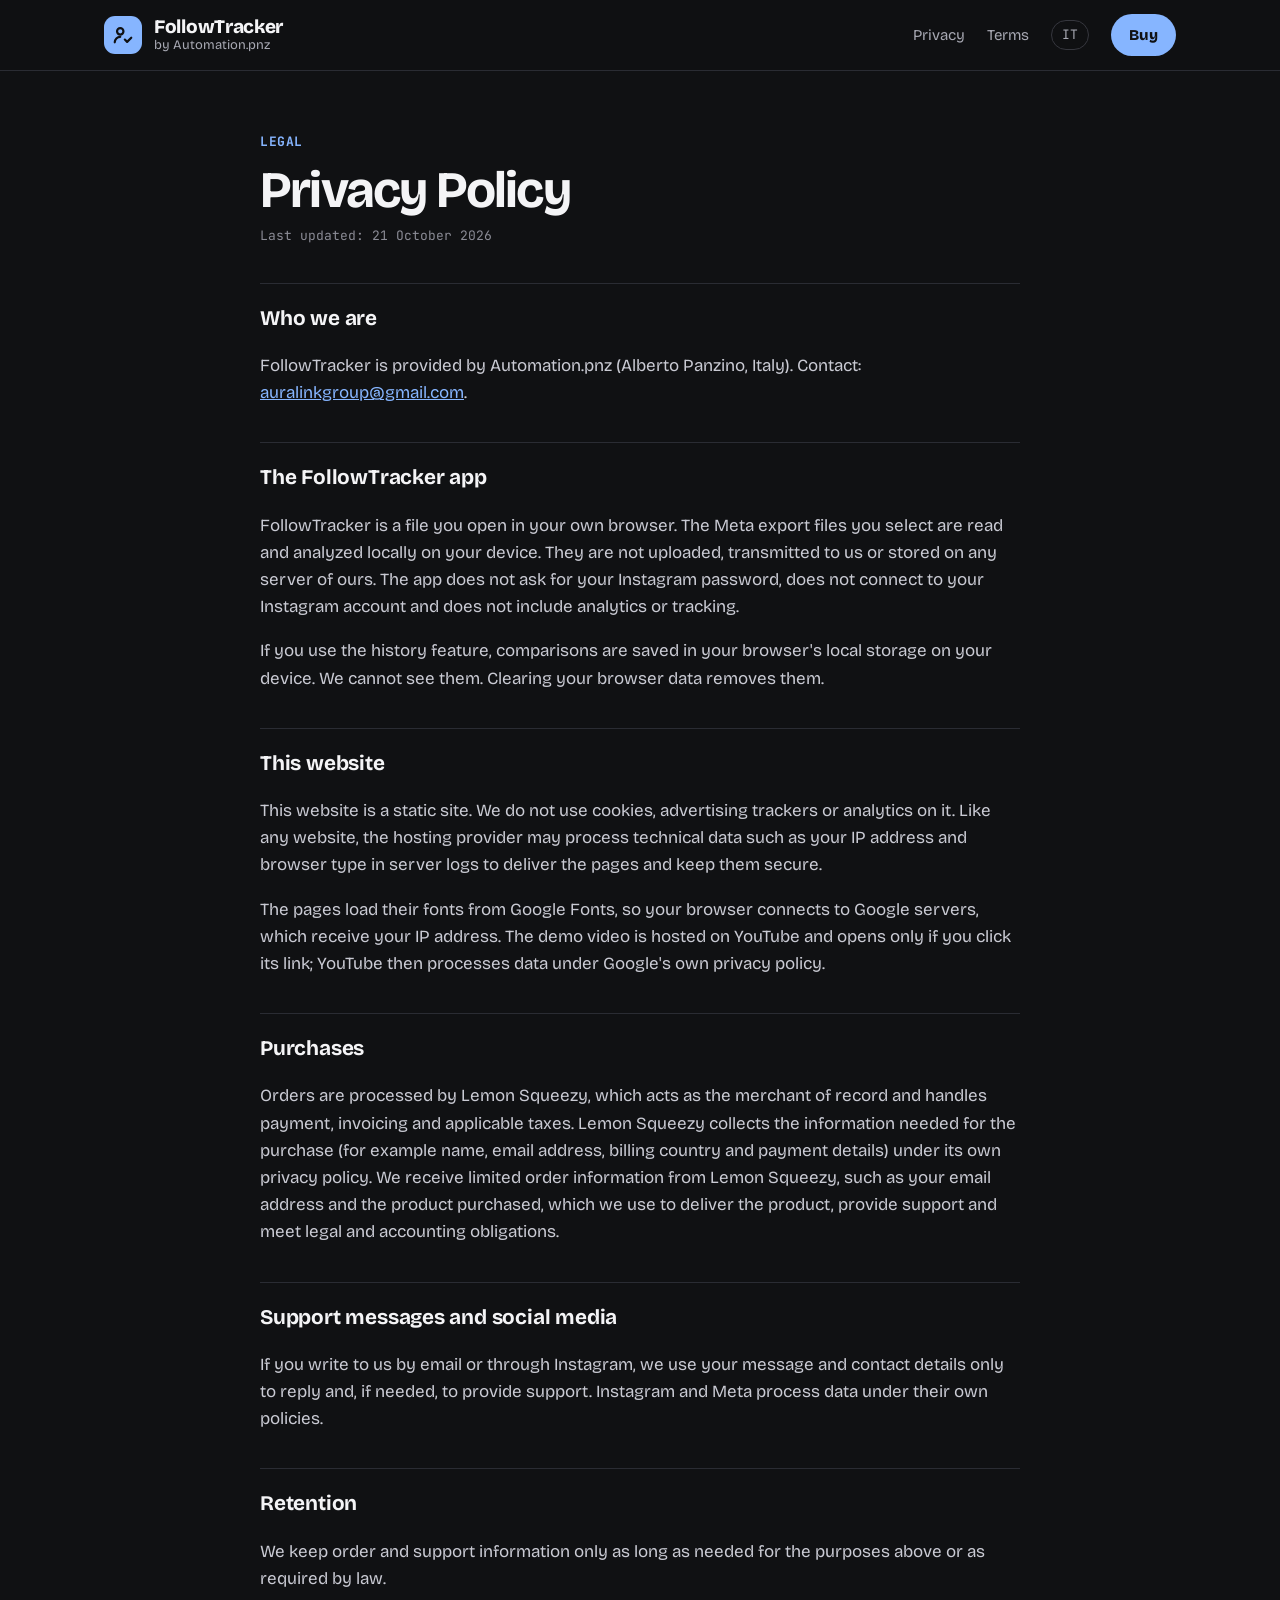
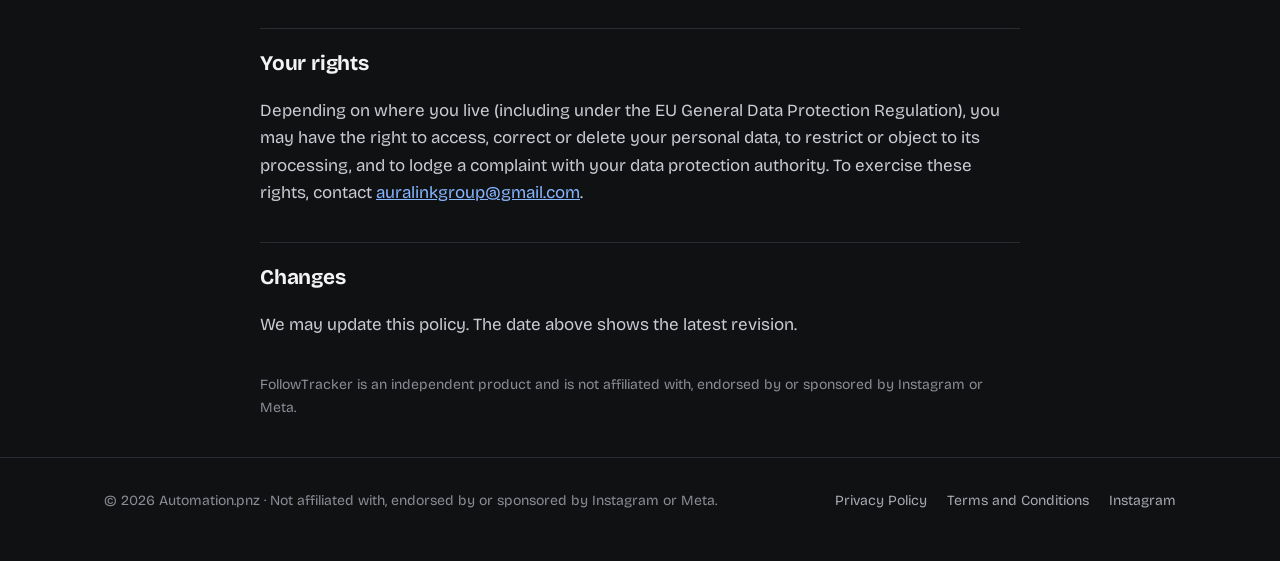
==== commit 0e8ab5b5: "test" ====
--- a/privacy.html
+++ b/privacy.html
@@ -1,72 +1,71 @@
 <!doctype html>
-<html lang="it">
+<html lang="en">
 <head>
 <meta charset="utf-8">
 <meta name="viewport" content="width=device-width, initial-scale=1">
 <title>Privacy Policy - FollowTracker</title>
-<meta name="description" content="Privacy Policy di FollowTracker di Automation.pnz.">
-<link rel="alternate" hreflang="en" href="en/privacy.html">
+<meta name="description" content="Privacy Policy for FollowTracker by Automation.pnz.">
 <link rel="preconnect" href="https://fonts.googleapis.com">
 <link rel="preconnect" href="https://fonts.gstatic.com" crossorigin>
 <link rel="stylesheet" href="https://fonts.googleapis.com/css2?family=Bricolage+Grotesque:opsz,wght@12..96,400;12..96,600;12..96,800&family=JetBrains+Mono:wght@500;700&display=swap">
-<link rel="stylesheet" href="style.css">
+<link rel="stylesheet" href="../style.css">
 </head>
 <body>
 <header class="site">
   <div class="wrap">
     <a class="brand" href="index.html">
       <span class="logo"><svg aria-hidden="true" width="22" height="22" viewBox="0 0 24 24" fill="none" stroke="#101113" stroke-width="2.4" stroke-linecap="round" stroke-linejoin="round"><circle cx="9" cy="8" r="3.5"/><path d="M3 20c0-3.3 2.7-6 6-6"/><path d="M14 17l2.5 2.5L21 15"/></svg></span>
-      <span class="brand-name"><strong>FollowTracker</strong><span>di Automation.pnz</span></span>
+      <span class="brand-name"><strong>FollowTracker</strong><span>by Automation.pnz</span></span>
     </a>
     <nav>
       <a href="privacy.html">Privacy</a>
-      <a href="terms.html">Termini</a>
-      <a href="en/privacy.html" lang="en" class="lang">EN</a>
-      <a class="btn small" href="https://automationpnz.lemonsqueezy.com">Acquista</a>
+      <a href="terms.html">Terms</a>
+      <a href="../privacy.html" lang="it" class="lang">IT</a>
+      <a class="btn small" href="https://automationpnz.lemonsqueezy.com">Buy</a>
     </nav>
   </div>
 </header>
 
 <main class="wrap narrow doc">
-  <span class="eyebrow">Note legali</span>
+  <span class="eyebrow">Legal</span>
   <h1>Privacy Policy</h1>
-  <p class="updated">Ultimo aggiornamento: 21 ottobre 2026</p>
+  <p class="updated">Last updated: 21 October 2026</p>
 
-  <h2>Chi siamo</h2>
-  <p>FollowTracker è fornito da Automation.pnz (Alberto Panzino, Italia). Contatto: <a href="mailto:auralinkgroup@gmail.com">auralinkgroup@gmail.com</a>.</p>
+  <h2>Who we are</h2>
+  <p>FollowTracker is provided by Automation.pnz (Alberto Panzino, Italy). Contact: <a href="mailto:auralinkgroup@gmail.com">auralinkgroup@gmail.com</a>.</p>
 
-  <h2>L'app FollowTracker</h2>
-  <p>FollowTracker è un file che apri nel tuo browser. I file dell'export di Meta che selezioni vengono letti e analizzati localmente sul tuo dispositivo. Non vengono caricati, trasmessi a noi né salvati su alcun nostro server. L'app non chiede la password di Instagram, non si collega al tuo account Instagram e non include strumenti di analisi o tracciamento.</p>
-  <p>Se usi la funzione di storico, i confronti vengono salvati nella memoria locale del browser sul tuo dispositivo. Noi non possiamo vederli. Cancellando i dati del browser vengono eliminati.</p>
+  <h2>The FollowTracker app</h2>
+  <p>FollowTracker is a file you open in your own browser. The Meta export files you select are read and analyzed locally on your device. They are not uploaded, transmitted to us or stored on any server of ours. The app does not ask for your Instagram password, does not connect to your Instagram account and does not include analytics or tracking.</p>
+  <p>If you use the history feature, comparisons are saved in your browser's local storage on your device. We cannot see them. Clearing your browser data removes them.</p>
 
-  <h2>Questo sito</h2>
-  <p>Questo sito è un sito statico. Non usiamo cookie, tracker pubblicitari né strumenti di analisi. Come per qualsiasi sito, il fornitore dell'hosting può trattare dati tecnici come l'indirizzo IP e il tipo di browser nei log del server, per mostrare le pagine e mantenerle sicure.</p>
-  <p>Le pagine caricano i caratteri da Google Fonts: il tuo browser si collega quindi ai server di Google, che ricevono il tuo indirizzo IP. Il video dimostrativo è ospitato su YouTube e si apre solo se clicchi il link; da quel momento YouTube tratta i dati secondo la privacy policy di Google.</p>
+  <h2>This website</h2>
+  <p>This website is a static site. We do not use cookies, advertising trackers or analytics on it. Like any website, the hosting provider may process technical data such as your IP address and browser type in server logs to deliver the pages and keep them secure.</p>
+  <p>The pages load their fonts from Google Fonts, so your browser connects to Google servers, which receive your IP address. The demo video is hosted on YouTube and opens only if you click its link; YouTube then processes data under Google's own privacy policy.</p>
 
-  <h2>Acquisti</h2>
-  <p>Gli ordini sono gestiti da Lemon Squeezy, che agisce come merchant of record (venditore di riferimento) e si occupa di pagamento, fatturazione e imposte applicabili. Lemon Squeezy raccoglie le informazioni necessarie all'acquisto (per esempio nome, indirizzo email, paese di fatturazione e dati di pagamento) secondo la propria privacy policy. Da Lemon Squeezy riceviamo informazioni limitate sull'ordine, come il tuo indirizzo email e il prodotto acquistato, che usiamo per consegnare il prodotto, fornire assistenza e rispettare gli obblighi di legge e contabili.</p>
+  <h2>Purchases</h2>
+  <p>Orders are processed by Lemon Squeezy, which acts as the merchant of record and handles payment, invoicing and applicable taxes. Lemon Squeezy collects the information needed for the purchase (for example name, email address, billing country and payment details) under its own privacy policy. We receive limited order information from Lemon Squeezy, such as your email address and the product purchased, which we use to deliver the product, provide support and meet legal and accounting obligations.</p>
 
-  <h2>Messaggi di assistenza e social</h2>
-  <p>Se ci scrivi via email o su Instagram, usiamo il tuo messaggio e i tuoi recapiti solo per risponderti e, se serve, per darti assistenza. Instagram e Meta trattano i dati secondo le proprie policy.</p>
+  <h2>Support messages and social media</h2>
+  <p>If you write to us by email or through Instagram, we use your message and contact details only to reply and, if needed, to provide support. Instagram and Meta process data under their own policies.</p>
 
-  <h2>Conservazione</h2>
-  <p>Conserviamo le informazioni sugli ordini e sull'assistenza solo per il tempo necessario agli scopi indicati sopra o per quanto richiesto dalla legge.</p>
+  <h2>Retention</h2>
+  <p>We keep order and support information only as long as needed for the purposes above or as required by law.</p>
 
-  <h2>I tuoi diritti</h2>
-  <p>A seconda di dove vivi (anche in base al Regolamento generale sulla protezione dei dati dell'UE, GDPR), puoi avere il diritto di accedere ai tuoi dati personali, correggerli o cancellarli, limitarne il trattamento od opporti, e di presentare reclamo all'autorità per la protezione dei dati. Per esercitare questi diritti scrivi a <a href="mailto:auralinkgroup@gmail.com">auralinkgroup@gmail.com</a>.</p>
+  <h2>Your rights</h2>
+  <p>Depending on where you live (including under the EU General Data Protection Regulation), you may have the right to access, correct or delete your personal data, to restrict or object to its processing, and to lodge a complaint with your data protection authority. To exercise these rights, contact <a href="mailto:auralinkgroup@gmail.com">auralinkgroup@gmail.com</a>.</p>
 
-  <h2>Modifiche</h2>
-  <p>Possiamo aggiornare questa policy. La data in alto indica l'ultima revisione.</p>
+  <h2>Changes</h2>
+  <p>We may update this policy. The date above shows the latest revision.</p>
 
-  <p class="note">FollowTracker è un prodotto indipendente e non è affiliato, approvato o sponsorizzato da Instagram o Meta.</p>
+  <p class="note">FollowTracker is an independent product and is not affiliated with, endorsed by or sponsored by Instagram or Meta.</p>
 </main>
 
 <footer class="site">
   <div class="wrap">
-    <span>&copy; 2026 Automation.pnz · Prodotto indipendente, non affiliato, approvato o sponsorizzato da Instagram o Meta.</span>
+    <span>&copy; 2026 Automation.pnz · Not affiliated with, endorsed by or sponsored by Instagram or Meta.</span>
     <nav>
       <a href="privacy.html">Privacy Policy</a>
-      <a href="terms.html">Termini e condizioni</a>
+      <a href="terms.html">Terms and Conditions</a>
       <a href="https://www.instagram.com/automation.pnz/">Instagram</a>
     </nav>
   </div>
--- a/style.css
+++ b/style.css
@@ -294,10 +294,3 @@
   .toast { left: 8px; top: -26px; }
   .stage { margin-top: 24px; }
 }
-
-@media (prefers-reduced-motion: reduce) {
-  *, *::before, *::after { animation-duration: 0.01ms !important; animation-iteration-count: 1 !important; transition-duration: 0.01ms !important; }
-  .ticker-track { animation: none; }
-  .toast { opacity: 1; }
-  .js .reveal { opacity: 1; transform: none; }
-}
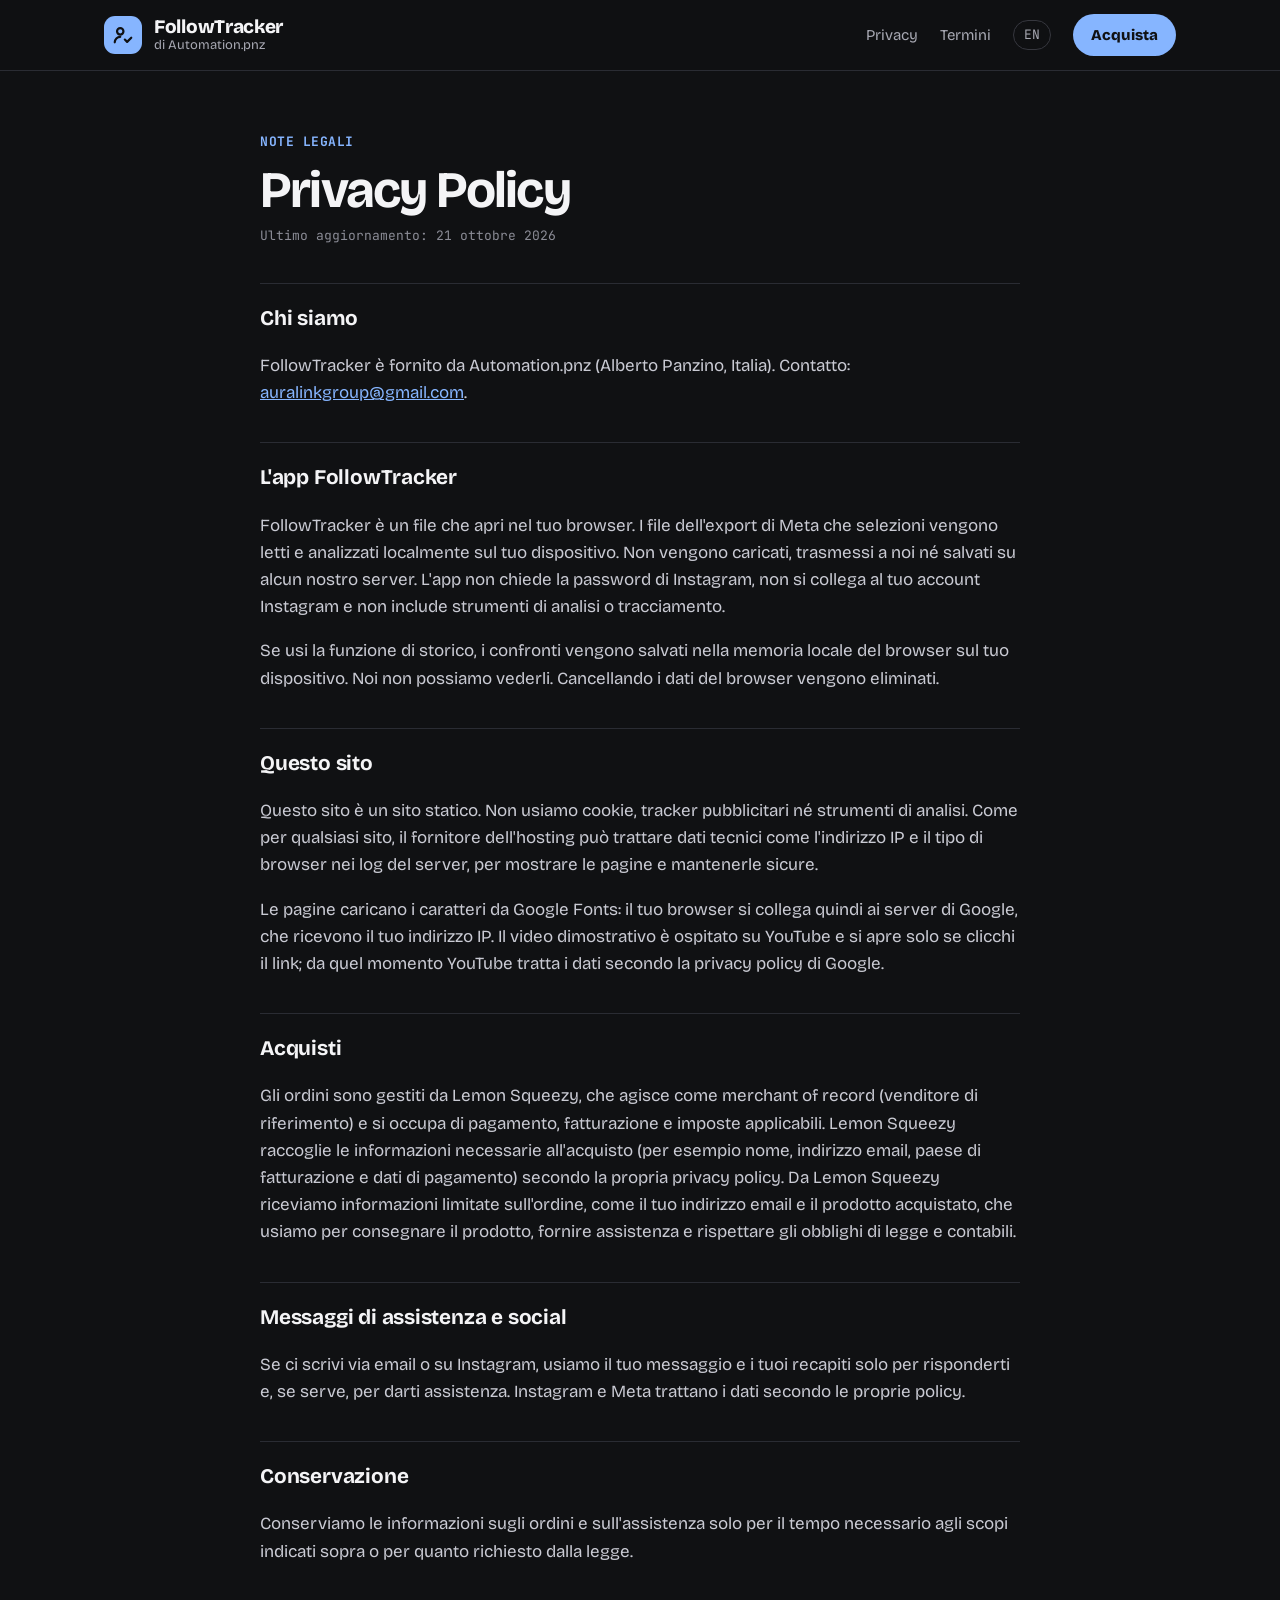
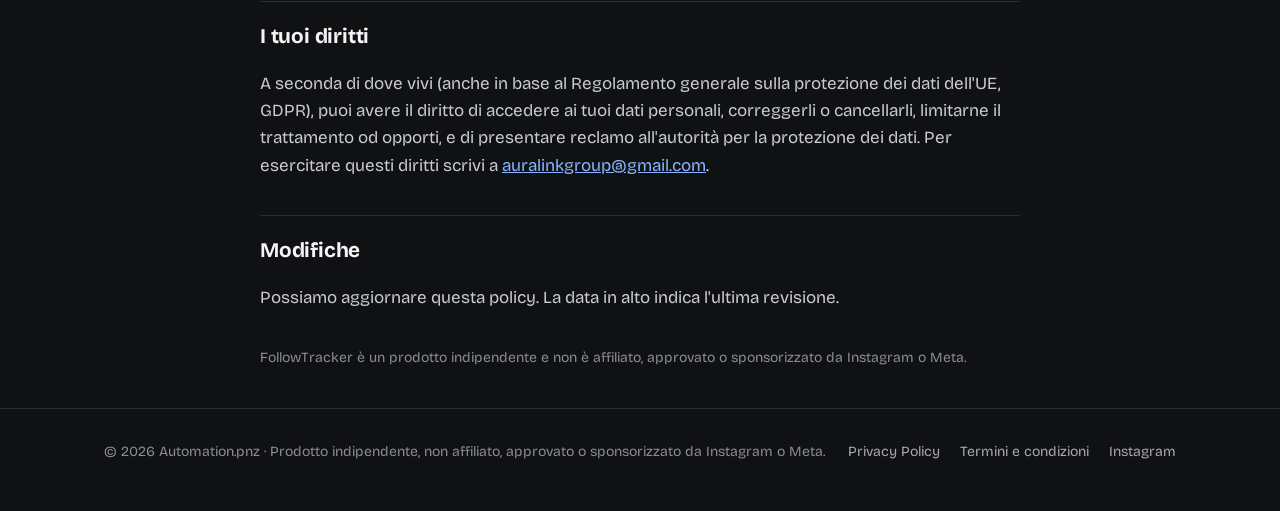
==== commit 2c312e1c: "Add files via upload" ====
--- a/privacy.html
+++ b/privacy.html
@@ -1,71 +1,72 @@
 <!doctype html>
-<html lang="en">
+<html lang="it">
 <head>
 <meta charset="utf-8">
 <meta name="viewport" content="width=device-width, initial-scale=1">
 <title>Privacy Policy - FollowTracker</title>
-<meta name="description" content="Privacy Policy for FollowTracker by Automation.pnz.">
+<meta name="description" content="Privacy Policy di FollowTracker di Automation.pnz.">
+<link rel="alternate" hreflang="en" href="en/privacy.html">
 <link rel="preconnect" href="https://fonts.googleapis.com">
 <link rel="preconnect" href="https://fonts.gstatic.com" crossorigin>
 <link rel="stylesheet" href="https://fonts.googleapis.com/css2?family=Bricolage+Grotesque:opsz,wght@12..96,400;12..96,600;12..96,800&family=JetBrains+Mono:wght@500;700&display=swap">
-<link rel="stylesheet" href="../style.css">
+<link rel="stylesheet" href="style.css">
 </head>
 <body>
 <header class="site">
   <div class="wrap">
     <a class="brand" href="index.html">
       <span class="logo"><svg aria-hidden="true" width="22" height="22" viewBox="0 0 24 24" fill="none" stroke="#101113" stroke-width="2.4" stroke-linecap="round" stroke-linejoin="round"><circle cx="9" cy="8" r="3.5"/><path d="M3 20c0-3.3 2.7-6 6-6"/><path d="M14 17l2.5 2.5L21 15"/></svg></span>
-      <span class="brand-name"><strong>FollowTracker</strong><span>by Automation.pnz</span></span>
+      <span class="brand-name"><strong>FollowTracker</strong><span>di Automation.pnz</span></span>
     </a>
     <nav>
       <a href="privacy.html">Privacy</a>
-      <a href="terms.html">Terms</a>
-      <a href="../privacy.html" lang="it" class="lang">IT</a>
-      <a class="btn small" href="https://automationpnz.lemonsqueezy.com">Buy</a>
+      <a href="terms.html">Termini</a>
+      <a href="en/privacy.html" lang="en" class="lang">EN</a>
+      <a class="btn small" href="https://automationpnz.lemonsqueezy.com">Acquista</a>
     </nav>
   </div>
 </header>
 
 <main class="wrap narrow doc">
-  <span class="eyebrow">Legal</span>
+  <span class="eyebrow">Note legali</span>
   <h1>Privacy Policy</h1>
-  <p class="updated">Last updated: 21 October 2026</p>
+  <p class="updated">Ultimo aggiornamento: 21 ottobre 2026</p>
 
-  <h2>Who we are</h2>
-  <p>FollowTracker is provided by Automation.pnz (Alberto Panzino, Italy). Contact: <a href="mailto:auralinkgroup@gmail.com">auralinkgroup@gmail.com</a>.</p>
+  <h2>Chi siamo</h2>
+  <p>FollowTracker è fornito da Automation.pnz (Alberto Panzino, Italia). Contatto: <a href="mailto:auralinkgroup@gmail.com">auralinkgroup@gmail.com</a>.</p>
 
-  <h2>The FollowTracker app</h2>
-  <p>FollowTracker is a file you open in your own browser. The Meta export files you select are read and analyzed locally on your device. They are not uploaded, transmitted to us or stored on any server of ours. The app does not ask for your Instagram password, does not connect to your Instagram account and does not include analytics or tracking.</p>
-  <p>If you use the history feature, comparisons are saved in your browser's local storage on your device. We cannot see them. Clearing your browser data removes them.</p>
+  <h2>L'app FollowTracker</h2>
+  <p>FollowTracker è un file che apri nel tuo browser. I file dell'export di Meta che selezioni vengono letti e analizzati localmente sul tuo dispositivo. Non vengono caricati, trasmessi a noi né salvati su alcun nostro server. L'app non chiede la password di Instagram, non si collega al tuo account Instagram e non include strumenti di analisi o tracciamento.</p>
+  <p>Se usi la funzione di storico, i confronti vengono salvati nella memoria locale del browser sul tuo dispositivo. Noi non possiamo vederli. Cancellando i dati del browser vengono eliminati.</p>
 
-  <h2>This website</h2>
-  <p>This website is a static site. We do not use cookies, advertising trackers or analytics on it. Like any website, the hosting provider may process technical data such as your IP address and browser type in server logs to deliver the pages and keep them secure.</p>
-  <p>The pages load their fonts from Google Fonts, so your browser connects to Google servers, which receive your IP address. The demo video is hosted on YouTube and opens only if you click its link; YouTube then processes data under Google's own privacy policy.</p>
+  <h2>Questo sito</h2>
+  <p>Questo sito è un sito statico. Non usiamo cookie, tracker pubblicitari né strumenti di analisi. Come per qualsiasi sito, il fornitore dell'hosting può trattare dati tecnici come l'indirizzo IP e il tipo di browser nei log del server, per mostrare le pagine e mantenerle sicure.</p>
+  <p>Le pagine caricano i caratteri da Google Fonts: il tuo browser si collega quindi ai server di Google, che ricevono il tuo indirizzo IP. Il video dimostrativo è ospitato su YouTube e si apre solo se clicchi il link; da quel momento YouTube tratta i dati secondo la privacy policy di Google.</p>
 
-  <h2>Purchases</h2>
-  <p>Orders are processed by Lemon Squeezy, which acts as the merchant of record and handles payment, invoicing and applicable taxes. Lemon Squeezy collects the information needed for the purchase (for example name, email address, billing country and payment details) under its own privacy policy. We receive limited order information from Lemon Squeezy, such as your email address and the product purchased, which we use to deliver the product, provide support and meet legal and accounting obligations.</p>
+  <h2>Acquisti</h2>
+  <p>Gli ordini sono gestiti da Lemon Squeezy, che agisce come merchant of record (venditore di riferimento) e si occupa di pagamento, fatturazione e imposte applicabili. Lemon Squeezy raccoglie le informazioni necessarie all'acquisto (per esempio nome, indirizzo email, paese di fatturazione e dati di pagamento) secondo la propria privacy policy. Da Lemon Squeezy riceviamo informazioni limitate sull'ordine, come il tuo indirizzo email e il prodotto acquistato, che usiamo per consegnare il prodotto, fornire assistenza e rispettare gli obblighi di legge e contabili.</p>
 
-  <h2>Support messages and social media</h2>
-  <p>If you write to us by email or through Instagram, we use your message and contact details only to reply and, if needed, to provide support. Instagram and Meta process data under their own policies.</p>
+  <h2>Messaggi di assistenza e social</h2>
+  <p>Se ci scrivi via email o su Instagram, usiamo il tuo messaggio e i tuoi recapiti solo per risponderti e, se serve, per darti assistenza. Instagram e Meta trattano i dati secondo le proprie policy.</p>
 
-  <h2>Retention</h2>
-  <p>We keep order and support information only as long as needed for the purposes above or as required by law.</p>
+  <h2>Conservazione</h2>
+  <p>Conserviamo le informazioni sugli ordini e sull'assistenza solo per il tempo necessario agli scopi indicati sopra o per quanto richiesto dalla legge.</p>
 
-  <h2>Your rights</h2>
-  <p>Depending on where you live (including under the EU General Data Protection Regulation), you may have the right to access, correct or delete your personal data, to restrict or object to its processing, and to lodge a complaint with your data protection authority. To exercise these rights, contact <a href="mailto:auralinkgroup@gmail.com">auralinkgroup@gmail.com</a>.</p>
+  <h2>I tuoi diritti</h2>
+  <p>A seconda di dove vivi (anche in base al Regolamento generale sulla protezione dei dati dell'UE, GDPR), puoi avere il diritto di accedere ai tuoi dati personali, correggerli o cancellarli, limitarne il trattamento od opporti, e di presentare reclamo all'autorità per la protezione dei dati. Per esercitare questi diritti scrivi a <a href="mailto:auralinkgroup@gmail.com">auralinkgroup@gmail.com</a>.</p>
 
-  <h2>Changes</h2>
-  <p>We may update this policy. The date above shows the latest revision.</p>
+  <h2>Modifiche</h2>
+  <p>Possiamo aggiornare questa policy. La data in alto indica l'ultima revisione.</p>
 
-  <p class="note">FollowTracker is an independent product and is not affiliated with, endorsed by or sponsored by Instagram or Meta.</p>
+  <p class="note">FollowTracker è un prodotto indipendente e non è affiliato, approvato o sponsorizzato da Instagram o Meta.</p>
 </main>
 
 <footer class="site">
   <div class="wrap">
-    <span>&copy; 2026 Automation.pnz · Not affiliated with, endorsed by or sponsored by Instagram or Meta.</span>
+    <span>&copy; 2026 Automation.pnz · Prodotto indipendente, non affiliato, approvato o sponsorizzato da Instagram o Meta.</span>
     <nav>
       <a href="privacy.html">Privacy Policy</a>
-      <a href="terms.html">Terms and Conditions</a>
+      <a href="terms.html">Termini e condizioni</a>
       <a href="https://www.instagram.com/automation.pnz/">Instagram</a>
     </nav>
   </div>
